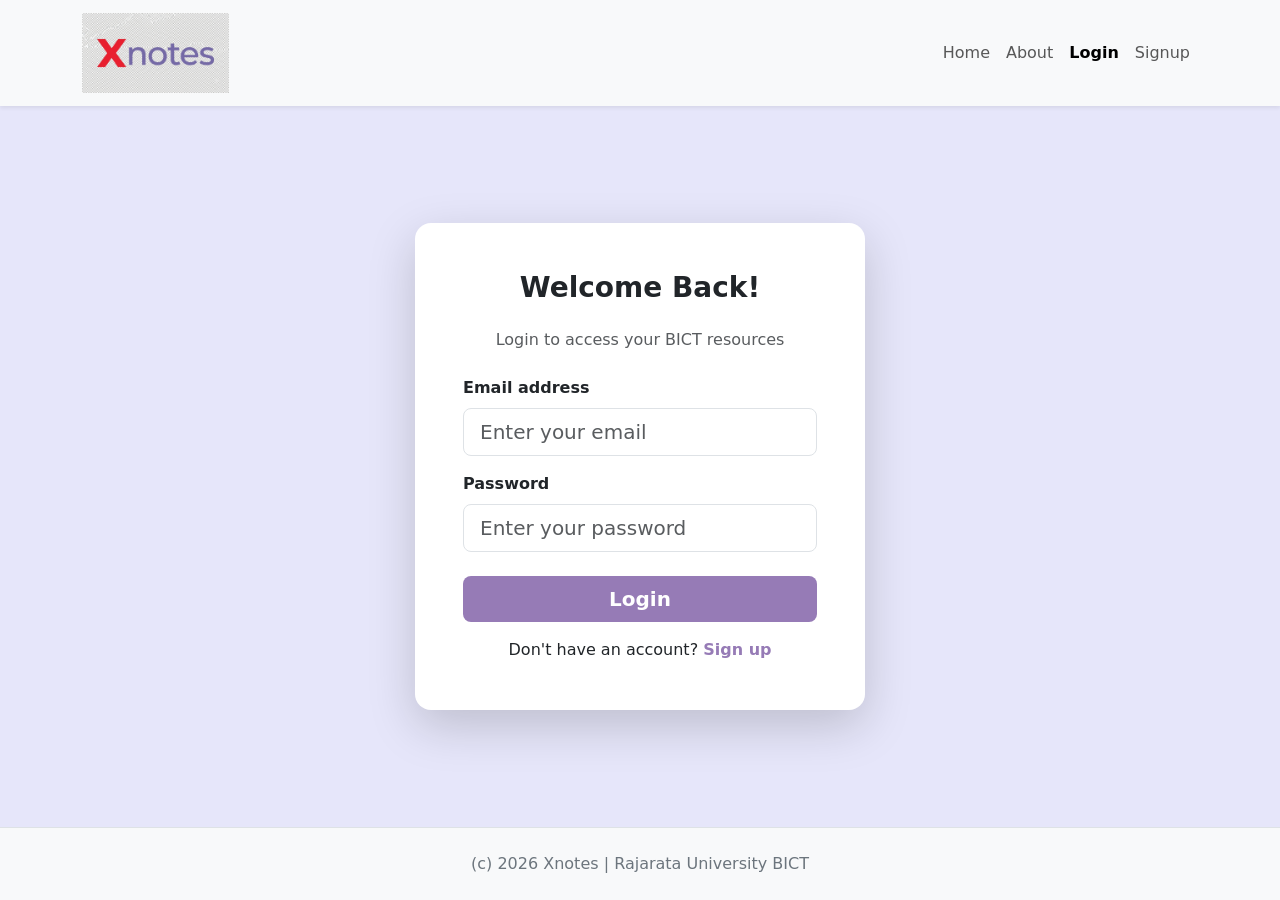
==== login.html @ eca80b2e "fixed logo image error" ====
<!DOCTYPE html>
<html lang="en">
<head>
    <meta charset="UTF-8">
    <meta name="viewport" content="width=device-width, initial-scale=1.0">
    <title>Login - Xnotes</title>
    <link href="https://cdn.jsdelivr.net/npm/bootstrap@5.3.0/dist/css/bootstrap.min.css" rel="stylesheet">
    <style>
        /* Custom Button Style */
        .btn-custom {
            background-color: #967bb6;
            color: white;
            border: none;
        }
        .btn-custom:hover {
            background-color: #7a6396; /* Slightly darker shade for hover */
            color: white;
        }
        .text-custom {
            color: #967bb6;
        }
    </style>
</head>

<body style="background-color:lavender; display: flex; flex-direction: column; min-height: 100vh;">

    <!-- ==================== TOP NAVIGATION BAR ==================== -->
    <nav class="navbar navbar-expand-lg navbar-light bg-light shadow-sm">
        <div class="container">
            <a class="navbar-brand" href="index.html">
                <img src="logo.png" alt="Xnotes Logo" height="80">
            </a>
            <button class="navbar-toggler" type="button" data-bs-toggle="collapse" data-bs-target="#navbarNav">
                <span class="navbar-toggler-icon"></span>
            </button>
            <div class="collapse navbar-collapse justify-content-end" id="navbarNav">
                <ul class="navbar-nav">
                    <li class="nav-item"><a class="nav-link" href="index.html">Home</a></li>
                    <li class="nav-item"><a class="nav-link" href="#">About</a></li>
                    <li class="nav-item"><a class="nav-link active fw-bold text-custom" href="login.html">Login</a></li>
                    <li class="nav-item"><a class="nav-link" href="register.html">Signup</a></li>
                </ul>
            </div>
        </div>
    </nav>

    <!-- (LOGIN FORM) -->
    <div class="container flex-grow-1 d-flex justify-content-center align-items-center mt-5 mb-5">
        <div class="card shadow-lg border-0 rounded-4" style="width: 100%; max-width: 450px;">
            <div class="card-body p-5">
                <h3 class="text-center fw-bold mb-4">Welcome Back!</h3>
                <p class="text-center text-muted mb-4">Login to access your BICT resources</p>

               
                <div id="errorAlert" class="alert alert-danger d-none" role="alert">
                    Please enter both Email and Password!
                </div>

                <form id="loginForm">
                    <div class="mb-3">
                        <label for="email" class="form-label fw-semibold">Email address</label>
                        <input type="email" class="form-control form-control-lg" id="email" placeholder="Enter your email">
                    </div>
                    <div class="mb-4">
                        <label for="password" class="form-label fw-semibold">Password</label>
                        <input type="password" class="form-control form-control-lg" id="password" placeholder="Enter your password">
                    </div>
                    
                    <div class="d-grid mb-3">
                        <button type="submit" class="btn btn-custom btn-lg fw-bold">Login</button>
                    </div>
                    
                    <div class="text-center">
                        <p class="mb-0">Don't have an account? <a href="register.html" class="text-custom text-decoration-none fw-bold">Sign up</a></p>
                    </div>
                </form>
            </div>
        </div>
    </div>

    
    <footer class="bg-light py-4 mt-auto border-top">
        <div class="container text-secondary fw-medium text-center">
            (c) 2026 Xnotes | Rajarata University BICT
        </div>
    </footer>

    
    <script src="https://cdn.jsdelivr.net/npm/bootstrap@5.3.0/dist/js/bootstrap.bundle.min.js"></script>

    <!--  (FORM VALIDATION)  -->
    <script>
        // මේ function එක 
        document.getElementById('loginForm').addEventListener('submit', function(event) {
            
            let emailValue = document.getElementById('email').value.trim();
            let passwordValue = document.getElementById('password').value.trim();
            let errorAlert = document.getElementById('errorAlert');

            if (emailValue === '' || passwordValue === '') {
                
                // Form එක submit වෙන එක නවත්වනවා
                event.preventDefault(); 
                
                
                errorAlert.classList.remove('d-none');
                
            } else {
        
                errorAlert.classList.add('d-none');
                
       
            }
        });
    </script>

</body>
</html>
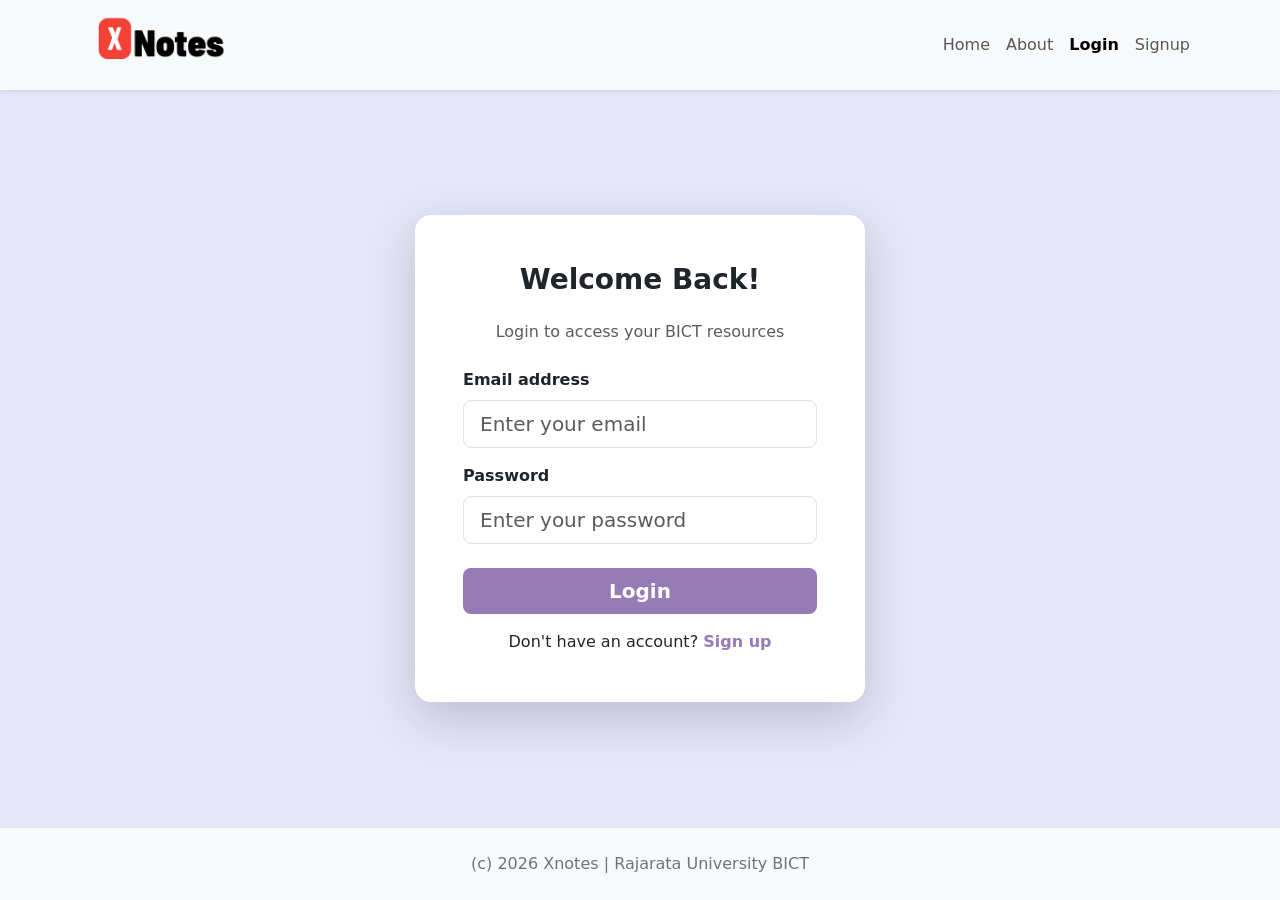
==== commit 6d4e1ed0: "Updated logo image and fixed navbar height in index and login pages" ====
--- a/login.html
+++ b/login.html
@@ -25,11 +25,14 @@
 <body style="background-color:lavender; display: flex; flex-direction: column; min-height: 100vh;">
 
     <!-- ==================== TOP NAVIGATION BAR ==================== -->
-    <nav class="navbar navbar-expand-lg navbar-light bg-light shadow-sm">
-        <div class="container">
-            <a class="navbar-brand" href="index.html">
-                <img src="logo.png" alt="Xnotes Logo" height="80">
-            </a>
+   <nav class="navbar navbar-expand-lg navbar-light bg-light shadow-sm py-0">
+    <div class="container">
+        
+    
+        <a class="navbar-brand p-0 m-0" href="index.html">
+          
+            <img src="logonew1.png" alt="Xnotes Logo" height="90">
+        </a>
             <button class="navbar-toggler" type="button" data-bs-toggle="collapse" data-bs-target="#navbarNav">
                 <span class="navbar-toggler-icon"></span>
             </button>
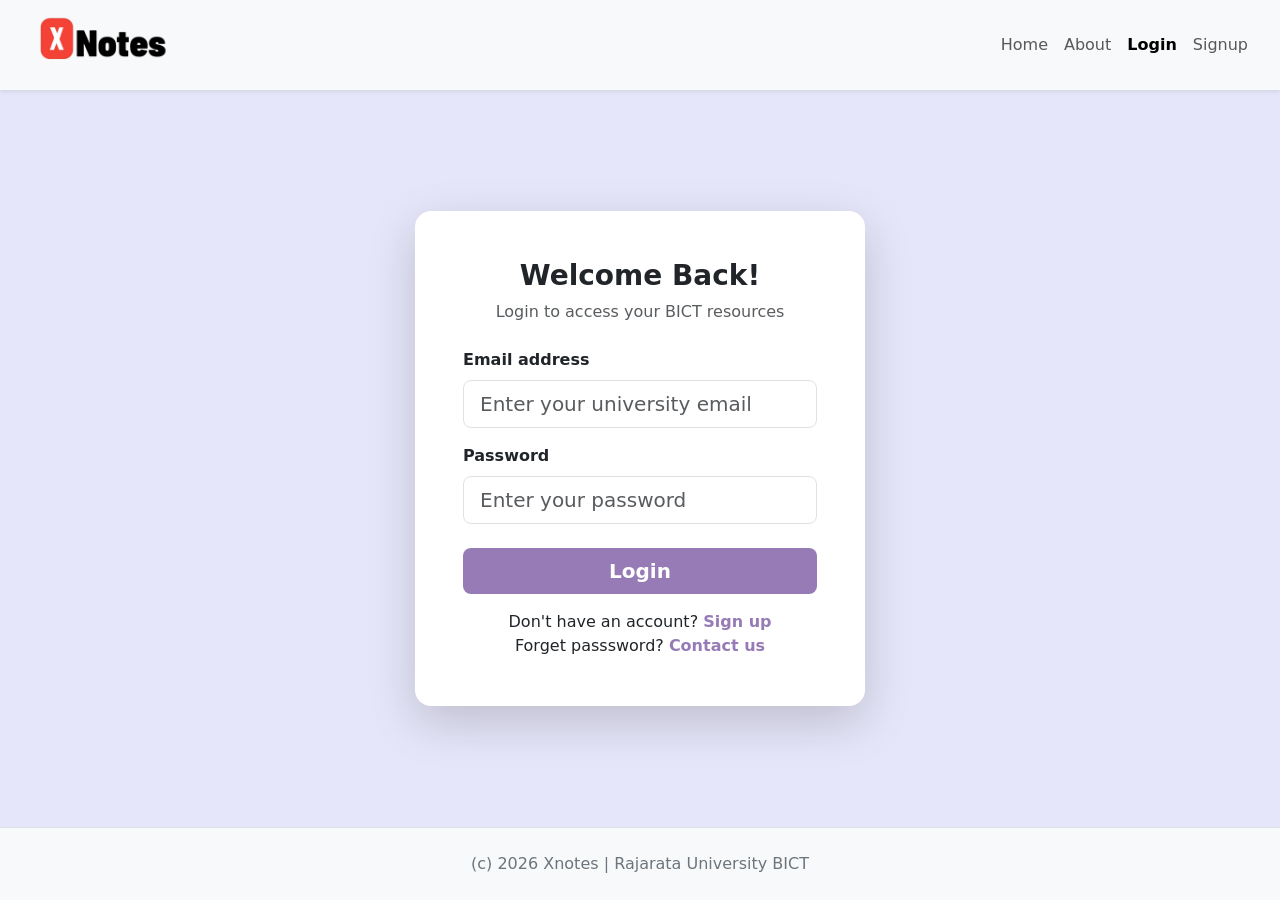
==== commit 033537e0: "Update login and register pages with clean layout and validation" ====
--- a/login.html
+++ b/login.html
@@ -1,38 +1,48 @@
 <!DOCTYPE html>
 <html lang="en">
+
 <head>
     <meta charset="UTF-8">
     <meta name="viewport" content="width=device-width, initial-scale=1.0">
     <title>Login - Xnotes</title>
     <link href="https://cdn.jsdelivr.net/npm/bootstrap@5.3.0/dist/css/bootstrap.min.css" rel="stylesheet">
     <style>
-        /* Custom Button Style */
+        body {
+            background-color: lavender;
+            display: flex;
+            flex-direction: column;
+            min-height: 100vh;
+        }
+
+        .main-content {
+            flex-grow: 1;
+        }
+
         .btn-custom {
             background-color: #967bb6;
             color: white;
             border: none;
         }
+
         .btn-custom:hover {
-            background-color: #7a6396; /* Slightly darker shade for hover */
+            background-color: #7a6396;
             color: white;
         }
+
         .text-custom {
             color: #967bb6;
         }
     </style>
 </head>
 
-<body style="background-color:lavender; display: flex; flex-direction: column; min-height: 100vh;">
+<body>
 
-    <!-- ==================== TOP NAVIGATION BAR ==================== -->
-   <nav class="navbar navbar-expand-lg navbar-light bg-light shadow-sm py-0">
-    <div class="container">
-        
-    
-        <a class="navbar-brand p-0 m-0" href="index.html">
-          
-            <img src="logonew1.png" alt="Xnotes Logo" height="90">
-        </a>
+    <!-- TOP NAVIGATION BAR -->
+    <nav class="navbar navbar-expand-lg navbar-light bg-light shadow-sm py-0">
+        <div class="container-fluid px-4">
+            <a class="navbar-brand p-0 m-0" href="index.html">
+                <img src="logonew1.png" alt="Xnotes Logo" height="90">
+            </a>
             <button class="navbar-toggler" type="button" data-bs-toggle="collapse" data-bs-target="#navbarNav">
                 <span class="navbar-toggler-icon"></span>
             </button>
@@ -47,75 +57,72 @@
         </div>
     </nav>
 
-    <!-- (LOGIN FORM) -->
-    <div class="container flex-grow-1 d-flex justify-content-center align-items-center mt-5 mb-5">
+    <!-- LOGIN FORM -->
+    <div class="container d-flex justify-content-center align-items-center mt-5 mb-5 main-content">
         <div class="card shadow-lg border-0 rounded-4" style="width: 100%; max-width: 450px;">
             <div class="card-body p-5">
-                <h3 class="text-center fw-bold mb-4">Welcome Back!</h3>
+                <h3 class="text-center fw-bold mb-2">Welcome Back!</h3>
                 <p class="text-center text-muted mb-4">Login to access your BICT resources</p>
 
-               
-                <div id="errorAlert" class="alert alert-danger d-none" role="alert">
-                    Please enter both Email and Password!
-                </div>
+                <!-- Error Message Box -->
+                <div id="errorAlert" class="alert alert-danger d-none" role="alert">Please enter both Email and
+                    Password!</div>
 
                 <form id="loginForm">
                     <div class="mb-3">
                         <label for="email" class="form-label fw-semibold">Email address</label>
-                        <input type="email" class="form-control form-control-lg" id="email" placeholder="Enter your email">
+                        <input type="email" class="form-control form-control-lg" id="email"
+                            placeholder="Enter your university email">
                     </div>
                     <div class="mb-4">
                         <label for="password" class="form-label fw-semibold">Password</label>
-                        <input type="password" class="form-control form-control-lg" id="password" placeholder="Enter your password">
+                        <input type="password" class="form-control form-control-lg" id="password"
+                            placeholder="Enter your password">
                     </div>
-                    
+
                     <div class="d-grid mb-3">
                         <button type="submit" class="btn btn-custom btn-lg fw-bold">Login</button>
                     </div>
-                    
+
                     <div class="text-center">
-                        <p class="mb-0">Don't have an account? <a href="register.html" class="text-custom text-decoration-none fw-bold">Sign up</a></p>
+                        <p class="mb-0">Don't have an account? <a href="register.html"
+                                class="text-custom text-decoration-none fw-bold">Sign up</a></p>
+                    </div>
+                    <div class="text-center">
+                        <p class="mb-0">Forget passsword? <a href="mailto:thenethdulshan@gmail.com"
+                                class="text-custom text-decoration-none fw-bold">Contact us</a></p>
                     </div>
                 </form>
             </div>
         </div>
     </div>
 
-    
+    <!-- FOOTER -->
     <footer class="bg-light py-4 mt-auto border-top">
-        <div class="container text-secondary fw-medium text-center">
+        <div class="container text-center text-secondary fw-medium">
             (c) 2026 Xnotes | Rajarata University BICT
         </div>
     </footer>
 
-    
+    <!-- Bootstrap JS -->
     <script src="https://cdn.jsdelivr.net/npm/bootstrap@5.3.0/dist/js/bootstrap.bundle.min.js"></script>
 
-    <!--  (FORM VALIDATION)  -->
+    <!-- SIMPLE JAVASCRIPT VALIDATION -->
     <script>
-        // මේ function එක 
-        document.getElementById('loginForm').addEventListener('submit', function(event) {
-            
-            let emailValue = document.getElementById('email').value.trim();
-            let passwordValue = document.getElementById('password').value.trim();
+        document.getElementById('loginForm').addEventListener('submit', function (event) {
+            let email = document.getElementById('email').value.trim();
+            let password = document.getElementById('password').value.trim();
             let errorAlert = document.getElementById('errorAlert');
 
-            if (emailValue === '' || passwordValue === '') {
-                
-                // Form එක submit වෙන එක නවත්වනවා
-                event.preventDefault(); 
-                
-                
+            if (email === '' || password === '') {
+                event.preventDefault();
                 errorAlert.classList.remove('d-none');
-                
             } else {
-        
                 errorAlert.classList.add('d-none');
-                
-       
             }
         });
     </script>
 
 </body>
+
 </html>
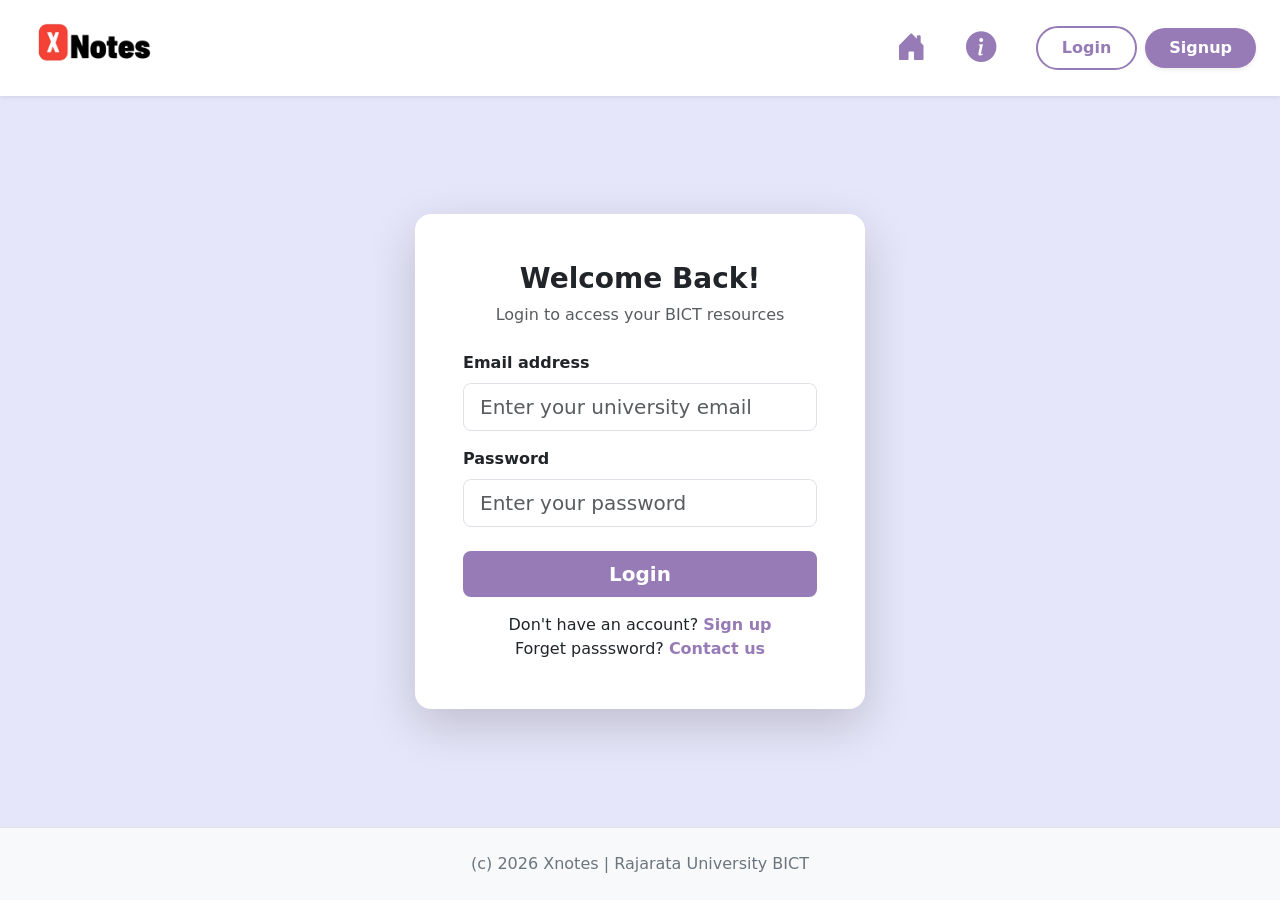
==== commit cb688188: "Styling the navigation bar and serach bar" ====
--- a/login.html
+++ b/login.html
@@ -6,6 +6,7 @@
     <meta name="viewport" content="width=device-width, initial-scale=1.0">
     <title>Login - Xnotes</title>
     <link href="https://cdn.jsdelivr.net/npm/bootstrap@5.3.0/dist/css/bootstrap.min.css" rel="stylesheet">
+    <link href="https://cdn.jsdelivr.net/npm/bootstrap-icons@1.10.5/font/bootstrap-icons.css" rel="stylesheet">
     <style>
         body {
             background-color: lavender;
@@ -37,26 +38,42 @@
 
 <body>
 
-    <!-- TOP NAVIGATION BAR -->
-    <nav class="navbar navbar-expand-lg navbar-light bg-light shadow-sm py-0">
+ <nav class="navbar navbar-expand-lg navbar-light bg-white shadow-sm py-2">
         <div class="container-fluid px-4">
             <a class="navbar-brand p-0 m-0" href="index.html">
-                <img src="logonew1.png" alt="Xnotes Logo" height="90">
+                <img src="logonew1.png" alt="Xnotes Logo" height="80">
             </a>
             <button class="navbar-toggler" type="button" data-bs-toggle="collapse" data-bs-target="#navbarNav">
                 <span class="navbar-toggler-icon"></span>
             </button>
             <div class="collapse navbar-collapse justify-content-end" id="navbarNav">
-                <ul class="navbar-nav">
-                    <li class="nav-item"><a class="nav-link" href="index.html">Home</a></li>
-                    <li class="nav-item"><a class="nav-link" href="#">About</a></li>
-                    <li class="nav-item"><a class="nav-link active fw-bold text-custom" href="login.html">Login</a></li>
-                    <li class="nav-item"><a class="nav-link" href="register.html">Signup</a></li>
+                <ul class="navbar-nav align-items-center gap-2">
+                
+                    <li class="nav-item">
+                        <a class="nav-link active px-3" href="index.html" title="Home">
+                            <i class="bi bi-house-door-fill" style="font-size: 1.9rem; color: #967bb6;"></i>
+                        </a>
+                    </li>
+                    
+
+
+
+                    
+                    <li class="nav-item">
+                        <a class="nav-link px-3" href="#" title="About">
+                            <i class="bi bi-info-circle-fill" style="font-size: 1.9rem; color: #967bb6;"></i>
+                        </a>
+                    </li>
+                    <li class="nav-item ms-lg-3">
+                        <a class="nav-link btn px-4 fw-semibold" style="border: 2px solid #967bb6; color: #967bb6; border-radius: 50px;" href="login.html">Login</a>
+                    </li>
+                    <li class="nav-item">
+                        <a class="nav-link btn px-4 text-white fw-semibold shadow-sm" style="background-color: #967bb6; border-radius: 50px;" href="register.html">Signup</a>
+                    </li>
                 </ul>
             </div>
         </div>
     </nav>
-
     <!-- LOGIN FORM -->
     <div class="container d-flex justify-content-center align-items-center mt-5 mb-5 main-content">
         <div class="card shadow-lg border-0 rounded-4" style="width: 100%; max-width: 450px;">
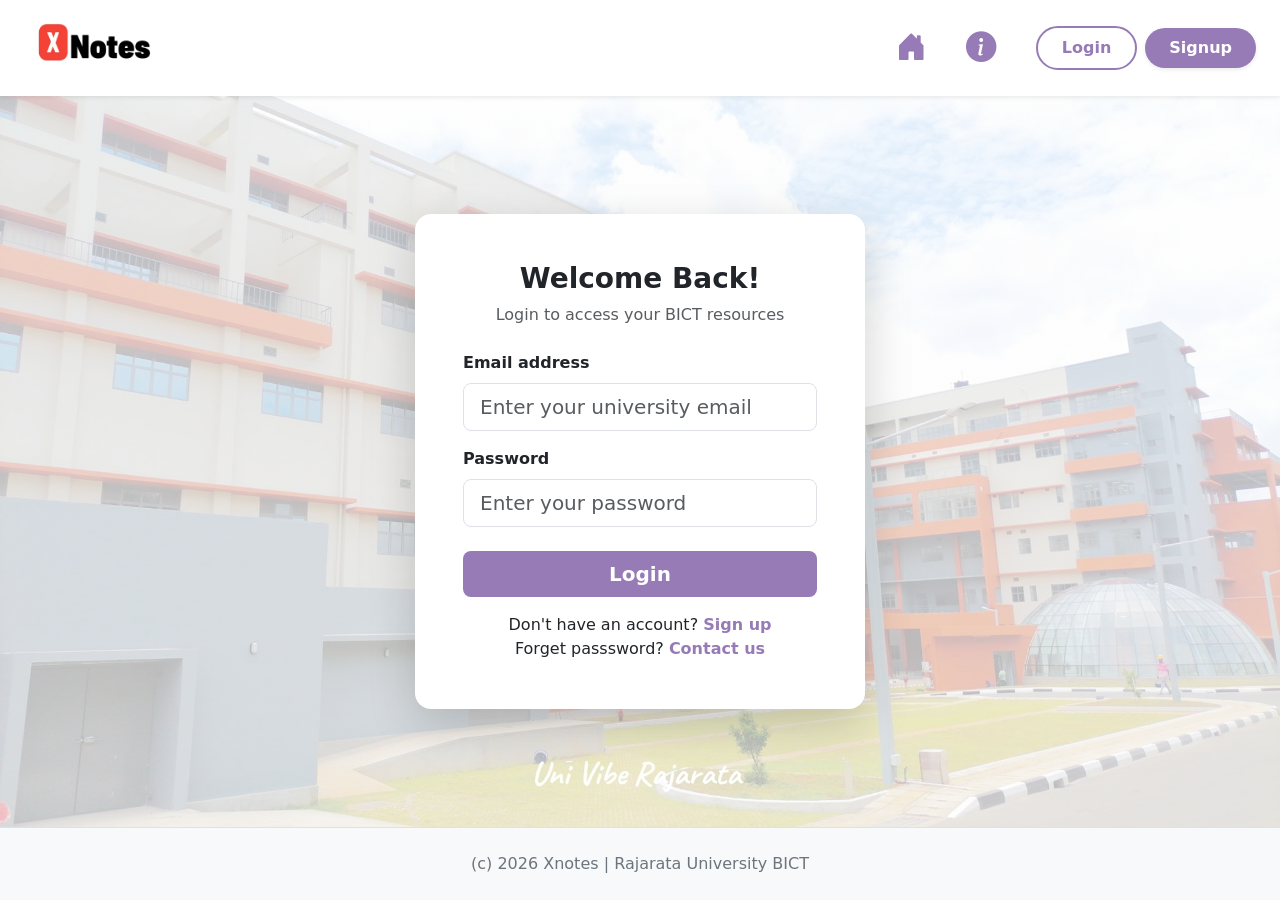
==== commit c4a60039: "background image add for all pages" ====
--- a/login.html
+++ b/login.html
@@ -9,7 +9,13 @@
     <link href="https://cdn.jsdelivr.net/npm/bootstrap-icons@1.10.5/font/bootstrap-icons.css" rel="stylesheet">
     <style>
         body {
-            background-color: lavender;
+            /* Background Image with a white transparent overlay */
+            background-image: linear-gradient(rgba(255, 255, 255, 0.7), rgba(255, 255, 255, 0.7)), url('background.jpg');
+            background-size: cover; 
+            background-position: center; 
+            background-repeat: no-repeat;
+            background-attachment: fixed;
+            
             display: flex;
             flex-direction: column;
             min-height: 100vh;
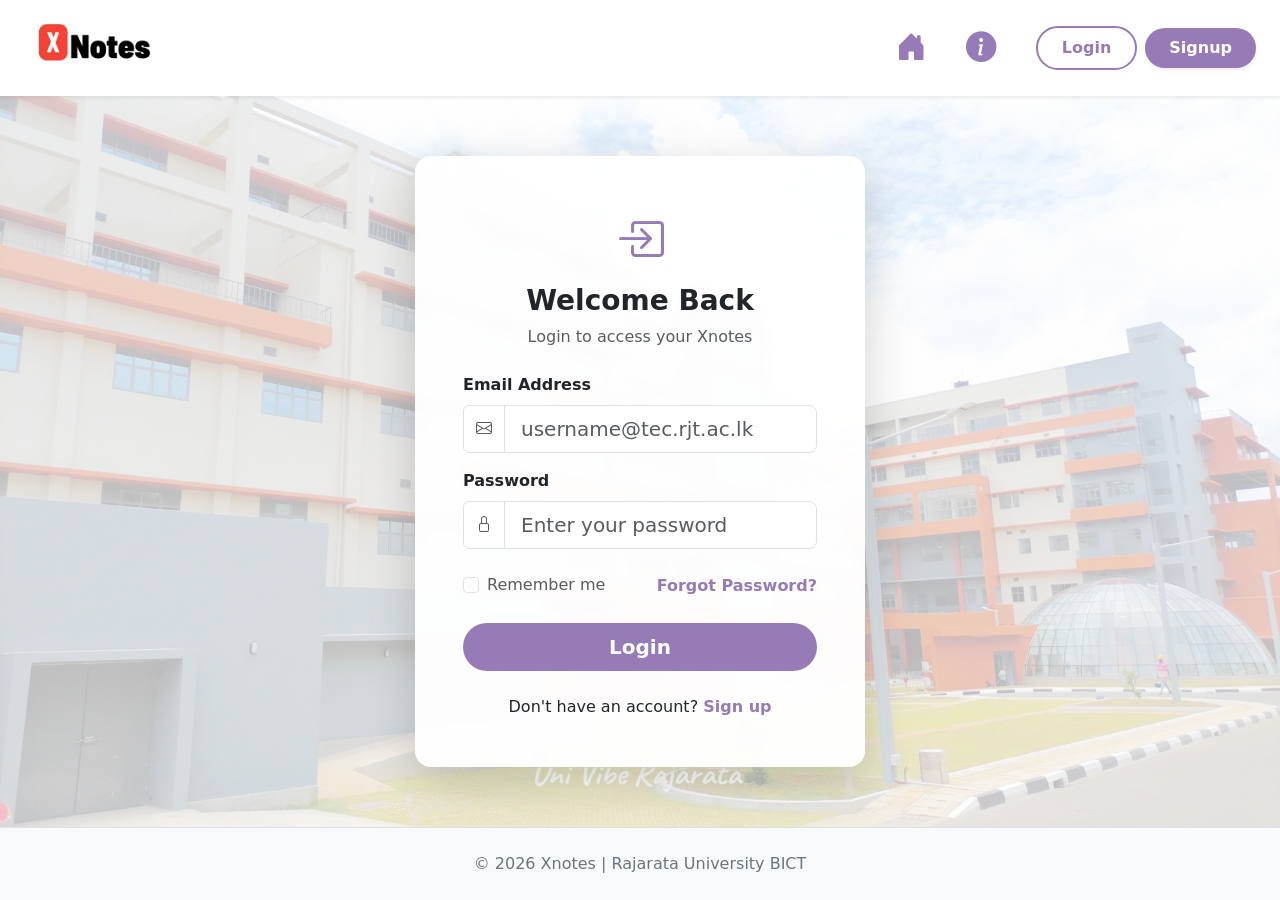
==== commit 4ae5b313: "update login and register pages" ====
--- a/login.html
+++ b/login.html
@@ -5,17 +5,24 @@
     <meta charset="UTF-8">
     <meta name="viewport" content="width=device-width, initial-scale=1.0">
     <title>Login - Xnotes</title>
+    
+    <!-- Bootstrap CSS -->
     <link href="https://cdn.jsdelivr.net/npm/bootstrap@5.3.0/dist/css/bootstrap.min.css" rel="stylesheet">
+    <!-- Bootstrap Icons -->
     <link href="https://cdn.jsdelivr.net/npm/bootstrap-icons@1.10.5/font/bootstrap-icons.css" rel="stylesheet">
+    
     <style>
+        :root {
+            --primary-color: #967bb6;
+            --primary-hover: #7e679a;
+        }
+
         body {
-            /* Background Image with a white transparent overlay */
             background-image: linear-gradient(rgba(255, 255, 255, 0.7), rgba(255, 255, 255, 0.7)), url('background.jpg');
             background-size: cover; 
             background-position: center; 
             background-repeat: no-repeat;
             background-attachment: fixed;
-            
             display: flex;
             flex-direction: column;
             min-height: 100vh;
@@ -25,26 +32,43 @@
             flex-grow: 1;
         }
 
-        .btn-custom {
-            background-color: #967bb6;
-            color: white;
-            border: none;
+        .text-theme { color: var(--primary-color) !important; }
+        
+        .btn-outline-theme {
+            border: 2px solid var(--primary-color);
+            color: var(--primary-color);
+            border-radius: 50px;
+            font-weight: 600;
         }
-
-        .btn-custom:hover {
-            background-color: #7a6396;
+        .btn-outline-theme:hover {
+            background-color: var(--primary-color);
             color: white;
         }
 
-        .text-custom {
-            color: #967bb6;
+        .btn-theme {
+            background-color: var(--primary-color);
+            color: white;
+            border-radius: 50px;
+            font-weight: 600;
+            transition: 0.3s ease;
+        }
+        .btn-theme:hover {
+            background-color: var(--primary-hover);
+            color: white;
+        }
+
+        .glass-card {
+            border-radius: 1rem;
+            backdrop-filter: blur(5px);
+            background-color: rgba(255, 255, 255, 0.95);
         }
     </style>
 </head>
 
 <body>
 
- <nav class="navbar navbar-expand-lg navbar-light bg-white shadow-sm py-2">
+    <!-- NAVIGATION BAR -->
+    <nav class="navbar navbar-expand-lg navbar-light bg-white shadow-sm py-2">
         <div class="container-fluid px-4">
             <a class="navbar-brand p-0 m-0" href="index.html">
                 <img src="logonew1.png" alt="Xnotes Logo" height="80">
@@ -54,68 +78,74 @@
             </button>
             <div class="collapse navbar-collapse justify-content-end" id="navbarNav">
                 <ul class="navbar-nav align-items-center gap-2">
-                
                     <li class="nav-item">
-                        <a class="nav-link active px-3" href="index.html" title="Home">
-                            <i class="bi bi-house-door-fill" style="font-size: 1.9rem; color: #967bb6;"></i>
+                        <a class="nav-link px-3" href="index.html" title="Home">
+                            <i class="bi bi-house-door-fill text-theme" style="font-size: 1.9rem;"></i>
                         </a>
                     </li>
-                    
-
-
-
-                    
                     <li class="nav-item">
                         <a class="nav-link px-3" href="#" title="About">
-                            <i class="bi bi-info-circle-fill" style="font-size: 1.9rem; color: #967bb6;"></i>
+                            <i class="bi bi-info-circle-fill text-theme" style="font-size: 1.9rem;"></i>
                         </a>
                     </li>
                     <li class="nav-item ms-lg-3">
-                        <a class="nav-link btn px-4 fw-semibold" style="border: 2px solid #967bb6; color: #967bb6; border-radius: 50px;" href="login.html">Login</a>
+                        <a class="nav-link btn px-4 btn-outline-theme" href="login.html">Login</a>
                     </li>
                     <li class="nav-item">
-                        <a class="nav-link btn px-4 text-white fw-semibold shadow-sm" style="background-color: #967bb6; border-radius: 50px;" href="register.html">Signup</a>
+                        <a class="nav-link btn px-4 btn-theme shadow-sm" href="register.html">Signup</a>
                     </li>
                 </ul>
             </div>
         </div>
     </nav>
-    <!-- LOGIN FORM -->
+
+    <!-- MAIN CONTENT (LOGIN FORM) -->
     <div class="container d-flex justify-content-center align-items-center mt-5 mb-5 main-content">
-        <div class="card shadow-lg border-0 rounded-4" style="width: 100%; max-width: 450px;">
-            <div class="card-body p-5">
-                <h3 class="text-center fw-bold mb-2">Welcome Back!</h3>
-                <p class="text-center text-muted mb-4">Login to access your BICT resources</p>
+        <div class="card shadow-lg border-0 glass-card" style="width: 100%; max-width: 450px;">
+            <div class="card-body p-4 p-md-5">
+                
+                <div class="text-center mb-4">
+                    <i class="bi bi-box-arrow-in-right text-theme" style="font-size: 3rem;"></i>
+                    <h3 class="fw-bold mt-2">Welcome Back</h3>
+                    <p class="text-muted">Login to access your Xnotes</p>
+                </div>
 
-                <!-- Error Message Box -->
-                <div id="errorAlert" class="alert alert-danger d-none" role="alert">Please enter both Email and
-                    Password!</div>
+                <div id="loginError" class="alert alert-danger d-none text-center" role="alert"></div>
 
                 <form id="loginForm">
                     <div class="mb-3">
-                        <label for="email" class="form-label fw-semibold">Email address</label>
-                        <input type="email" class="form-control form-control-lg" id="email"
-                            placeholder="Enter your university email">
+                        <label for="email" class="form-label fw-semibold">Email Address</label>
+                        <div class="input-group">
+                            <span class="input-group-text bg-white"><i class="bi bi-envelope text-muted"></i></span>
+                            <input type="email" class="form-control form-control-lg" id="email" placeholder="username@tec.rjt.ac.lk">
+                        </div>
                     </div>
+                    
                     <div class="mb-4">
                         <label for="password" class="form-label fw-semibold">Password</label>
-                        <input type="password" class="form-control form-control-lg" id="password"
-                            placeholder="Enter your password">
+                        <div class="input-group">
+                            <span class="input-group-text bg-white"><i class="bi bi-lock text-muted"></i></span>
+                            <input type="password" class="form-control form-control-lg" id="password" placeholder="Enter your password">
+                        </div>
+                    </div>
+                    
+                    <div class="d-flex justify-content-between align-items-center mb-4">
+                        <div class="form-check">
+                            <input type="checkbox" class="form-check-input" id="rememberMe">
+                            <label class="form-check-label text-muted" for="rememberMe">Remember me</label>
+                        </div>
+                        <a href="#" class="text-theme text-decoration-none fw-semibold">Forgot Password?</a>
                     </div>
 
-                    <div class="d-grid mb-3">
-                        <button type="submit" class="btn btn-custom btn-lg fw-bold">Login</button>
+                    <div class="d-grid mb-4">
+                        <button type="submit" class="btn btn-theme btn-lg">Login</button>
                     </div>
 
                     <div class="text-center">
-                        <p class="mb-0">Don't have an account? <a href="register.html"
-                                class="text-custom text-decoration-none fw-bold">Sign up</a></p>
-                    </div>
-                    <div class="text-center">
-                        <p class="mb-0">Forget passsword? <a href="mailto:thenethdulshan@gmail.com"
-                                class="text-custom text-decoration-none fw-bold">Contact us</a></p>
+                        <p class="mb-0">Don't have an account? <a href="register.html" class="text-theme text-decoration-none fw-bold">Sign up</a></p>
                     </div>
                 </form>
+                
             </div>
         </div>
     </div>
@@ -123,29 +153,28 @@
     <!-- FOOTER -->
     <footer class="bg-light py-4 mt-auto border-top">
         <div class="container text-center text-secondary fw-medium">
-            (c) 2026 Xnotes | Rajarata University BICT
+            &copy; 2026 Xnotes | Rajarata University BICT
         </div>
     </footer>
 
     <!-- Bootstrap JS -->
     <script src="https://cdn.jsdelivr.net/npm/bootstrap@5.3.0/dist/js/bootstrap.bundle.min.js"></script>
 
-    <!-- SIMPLE JAVASCRIPT VALIDATION -->
+    <!-- Basic Login Validation -->
     <script>
         document.getElementById('loginForm').addEventListener('submit', function (event) {
             let email = document.getElementById('email').value.trim();
             let password = document.getElementById('password').value.trim();
-            let errorAlert = document.getElementById('errorAlert');
+            let errorAlert = document.getElementById('loginError');
 
             if (email === '' || password === '') {
                 event.preventDefault();
+                errorAlert.innerText = 'Please enter both email and password!';
                 errorAlert.classList.remove('d-none');
             } else {
                 errorAlert.classList.add('d-none');
             }
         });
     </script>
-
 </body>
-
 </html>
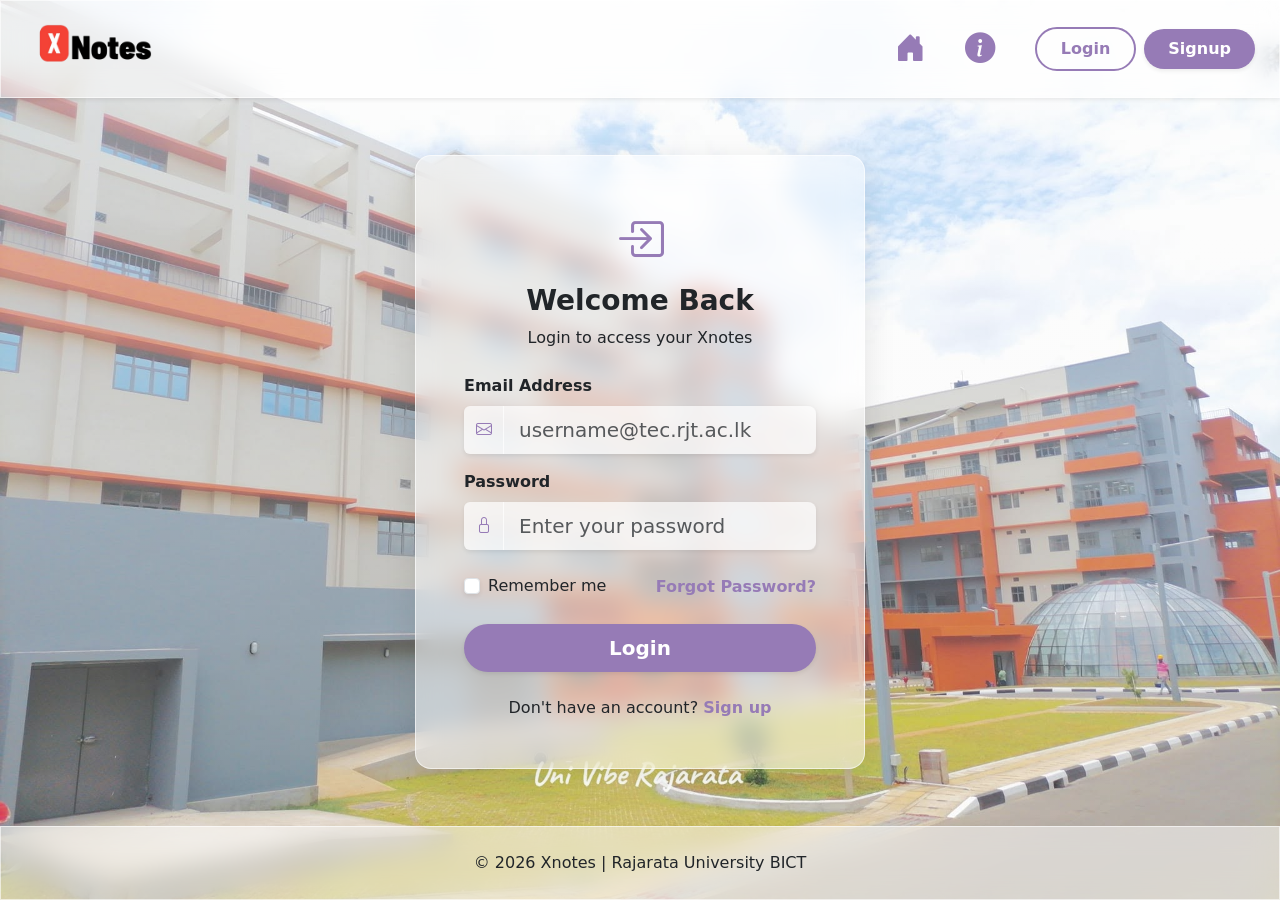
==== commit bc893cb4: "Update login page with glassmorphism UI" ====
--- a/login.html
+++ b/login.html
@@ -5,24 +5,21 @@
     <meta charset="UTF-8">
     <meta name="viewport" content="width=device-width, initial-scale=1.0">
     <title>Login - Xnotes</title>
-    
+
     <!-- Bootstrap CSS -->
     <link href="https://cdn.jsdelivr.net/npm/bootstrap@5.3.0/dist/css/bootstrap.min.css" rel="stylesheet">
     <!-- Bootstrap Icons -->
     <link href="https://cdn.jsdelivr.net/npm/bootstrap-icons@1.10.5/font/bootstrap-icons.css" rel="stylesheet">
-    
+
     <style>
-        :root {
-            --primary-color: #967bb6;
-            --primary-hover: #7e679a;
-        }
-
         body {
-            background-image: linear-gradient(rgba(255, 255, 255, 0.7), rgba(255, 255, 255, 0.7)), url('background.jpg');
-            background-size: cover; 
-            background-position: center; 
+            /* Background Image with updated transparent overlay */
+            background-image: linear-gradient(rgba(255, 255, 255, 0.5), rgba(255, 255, 255, 0.1)), url('background.jpg');
+            background-size: cover;
+            background-position: center;
             background-repeat: no-repeat;
             background-attachment: fixed;
+
             display: flex;
             flex-direction: column;
             min-height: 100vh;
@@ -32,43 +29,64 @@
             flex-grow: 1;
         }
 
-        .text-theme { color: var(--primary-color) !important; }
-        
-        .btn-outline-theme {
-            border: 2px solid var(--primary-color);
-            color: var(--primary-color);
-            border-radius: 50px;
-            font-weight: 600;
-        }
-        .btn-outline-theme:hover {
-            background-color: var(--primary-color);
-            color: white;
+        /* Glass Effect Class*/
+        .glass-element {
+            background: rgba(255, 255, 255, 0.5) !important;
+            backdrop-filter: blur(12px);
+            -webkit-backdrop-filter: blur(12px);
+            border: 1px solid rgba(255, 255, 255, 0.6) !important;
+        }
+
+        .glass-card {
+            box-shadow: 0 8px 32px rgba(0, 0, 0, 0.1);
+        }
+
+        .icon-btn {
+            font-size: 1.9rem;
+            color: #967bb6;
+            transition: transform 0.2s;
+        }
+
+        .icon-btn:hover {
+            transform: scale(1.1);
+        }
+
+        /* Text and Button Colors */
+        .text-theme {
+            color: #967bb6 !important;
         }
 
         .btn-theme {
-            background-color: var(--primary-color);
+            background-color: #967bb6;
             color: white;
             border-radius: 50px;
             font-weight: 600;
             transition: 0.3s ease;
         }
+
         .btn-theme:hover {
-            background-color: var(--primary-hover);
+            background-color: #7a6396;
             color: white;
         }
 
-        .glass-card {
-            border-radius: 1rem;
-            backdrop-filter: blur(5px);
-            background-color: rgba(255, 255, 255, 0.95);
+        /* Semi-transparent inputs for glass UI */
+        .form-control,
+        .input-group-text {
+            background-color: rgba(255, 255, 255, 0.7) !important;
+            border: none;
+        }
+
+        .form-control:focus {
+            background-color: #fff !important;
+            box-shadow: 0 0 10px rgba(150, 123, 182, 0.3);
         }
     </style>
 </head>
 
 <body>
 
-    <!-- NAVIGATION BAR -->
-    <nav class="navbar navbar-expand-lg navbar-light bg-white shadow-sm py-2">
+    <!-- NAVIGATION BAR with Glass Effect-->
+    <nav class="navbar navbar-expand-lg glass-element shadow-sm py-2">
         <div class="container-fluid px-4">
             <a class="navbar-brand p-0 m-0" href="index.html">
                 <img src="logonew1.png" alt="Xnotes Logo" height="80">
@@ -78,21 +96,26 @@
             </button>
             <div class="collapse navbar-collapse justify-content-end" id="navbarNav">
                 <ul class="navbar-nav align-items-center gap-2">
+                    <!-- Home Icon -->
                     <li class="nav-item">
-                        <a class="nav-link px-3" href="index.html" title="Home">
-                            <i class="bi bi-house-door-fill text-theme" style="font-size: 1.9rem;"></i>
+                        <a class="nav-link active px-3" href="index.html" title="Home">
+                            <i class="bi bi-house-door-fill icon-btn"></i>
                         </a>
                     </li>
+                    <!-- About Icon -->
                     <li class="nav-item">
                         <a class="nav-link px-3" href="#" title="About">
-                            <i class="bi bi-info-circle-fill text-theme" style="font-size: 1.9rem;"></i>
+                            <i class="bi bi-info-circle-fill icon-btn"></i>
                         </a>
                     </li>
                     <li class="nav-item ms-lg-3">
-                        <a class="nav-link btn px-4 btn-outline-theme" href="login.html">Login</a>
+                        <a class="nav-link btn px-4 fw-semibold"
+                            style="border: 2px solid #967bb6; color: #967bb6; border-radius: 50px;"
+                            href="login.html">Login</a>
                     </li>
                     <li class="nav-item">
-                        <a class="nav-link btn px-4 btn-theme shadow-sm" href="register.html">Signup</a>
+                        <a class="nav-link btn px-4 text-white fw-semibold shadow-sm"
+                            style="background-color: #967bb6; border-radius: 50px;" href="register.html">Signup</a>
                     </li>
                 </ul>
             </div>
@@ -101,13 +124,14 @@
 
     <!-- MAIN CONTENT (LOGIN FORM) -->
     <div class="container d-flex justify-content-center align-items-center mt-5 mb-5 main-content">
-        <div class="card shadow-lg border-0 glass-card" style="width: 100%; max-width: 450px;">
+        <!-- Added glass-element and glass-card -->
+        <div class="card glass-element glass-card border-0 rounded-4" style="width: 100%; max-width: 450px;">
             <div class="card-body p-4 p-md-5">
-                
+
                 <div class="text-center mb-4">
                     <i class="bi bi-box-arrow-in-right text-theme" style="font-size: 3rem;"></i>
                     <h3 class="fw-bold mt-2">Welcome Back</h3>
-                    <p class="text-muted">Login to access your Xnotes</p>
+                    <p class="text-dark fw-medium">Login to access your Xnotes</p>
                 </div>
 
                 <div id="loginError" class="alert alert-danger d-none text-center" role="alert"></div>
@@ -115,44 +139,47 @@
                 <form id="loginForm">
                     <div class="mb-3">
                         <label for="email" class="form-label fw-semibold">Email Address</label>
-                        <div class="input-group">
-                            <span class="input-group-text bg-white"><i class="bi bi-envelope text-muted"></i></span>
-                            <input type="email" class="form-control form-control-lg" id="email" placeholder="username@tec.rjt.ac.lk">
+                        <div class="input-group shadow-sm rounded">
+                            <span class="input-group-text"><i class="bi bi-envelope text-theme"></i></span>
+                            <input type="email" class="form-control form-control-lg" id="email"
+                                placeholder="username@tec.rjt.ac.lk">
                         </div>
                     </div>
-                    
+
                     <div class="mb-4">
                         <label for="password" class="form-label fw-semibold">Password</label>
-                        <div class="input-group">
-                            <span class="input-group-text bg-white"><i class="bi bi-lock text-muted"></i></span>
-                            <input type="password" class="form-control form-control-lg" id="password" placeholder="Enter your password">
+                        <div class="input-group shadow-sm rounded">
+                            <span class="input-group-text"><i class="bi bi-lock text-theme"></i></span>
+                            <input type="password" class="form-control form-control-lg" id="password"
+                                placeholder="Enter your password">
                         </div>
                     </div>
-                    
+
                     <div class="d-flex justify-content-between align-items-center mb-4">
                         <div class="form-check">
-                            <input type="checkbox" class="form-check-input" id="rememberMe">
-                            <label class="form-check-label text-muted" for="rememberMe">Remember me</label>
+                            <input type="checkbox" class="form-check-input shadow-sm" id="rememberMe">
+                            <label class="form-check-label fw-medium" for="rememberMe">Remember me</label>
                         </div>
                         <a href="#" class="text-theme text-decoration-none fw-semibold">Forgot Password?</a>
                     </div>
 
                     <div class="d-grid mb-4">
-                        <button type="submit" class="btn btn-theme btn-lg">Login</button>
+                        <button type="submit" class="btn btn-theme btn-lg shadow-sm">Login</button>
                     </div>
 
                     <div class="text-center">
-                        <p class="mb-0">Don't have an account? <a href="register.html" class="text-theme text-decoration-none fw-bold">Sign up</a></p>
+                        <p class="mb-0 fw-medium">Don't have an account? <a href="register.html"
+                                class="text-theme text-decoration-none fw-bold">Sign up</a></p>
                     </div>
                 </form>
-                
+
             </div>
         </div>
     </div>
 
-    <!-- FOOTER -->
-    <footer class="bg-light py-4 mt-auto border-top">
-        <div class="container text-center text-secondary fw-medium">
+    <!-- FOOTER (Glass Effect Added) -->
+    <footer class="glass-element py-4 mt-auto">
+        <div class="container text-center text-dark fw-medium">
             &copy; 2026 Xnotes | Rajarata University BICT
         </div>
     </footer>
@@ -177,4 +204,5 @@
         });
     </script>
 </body>
+
 </html>
